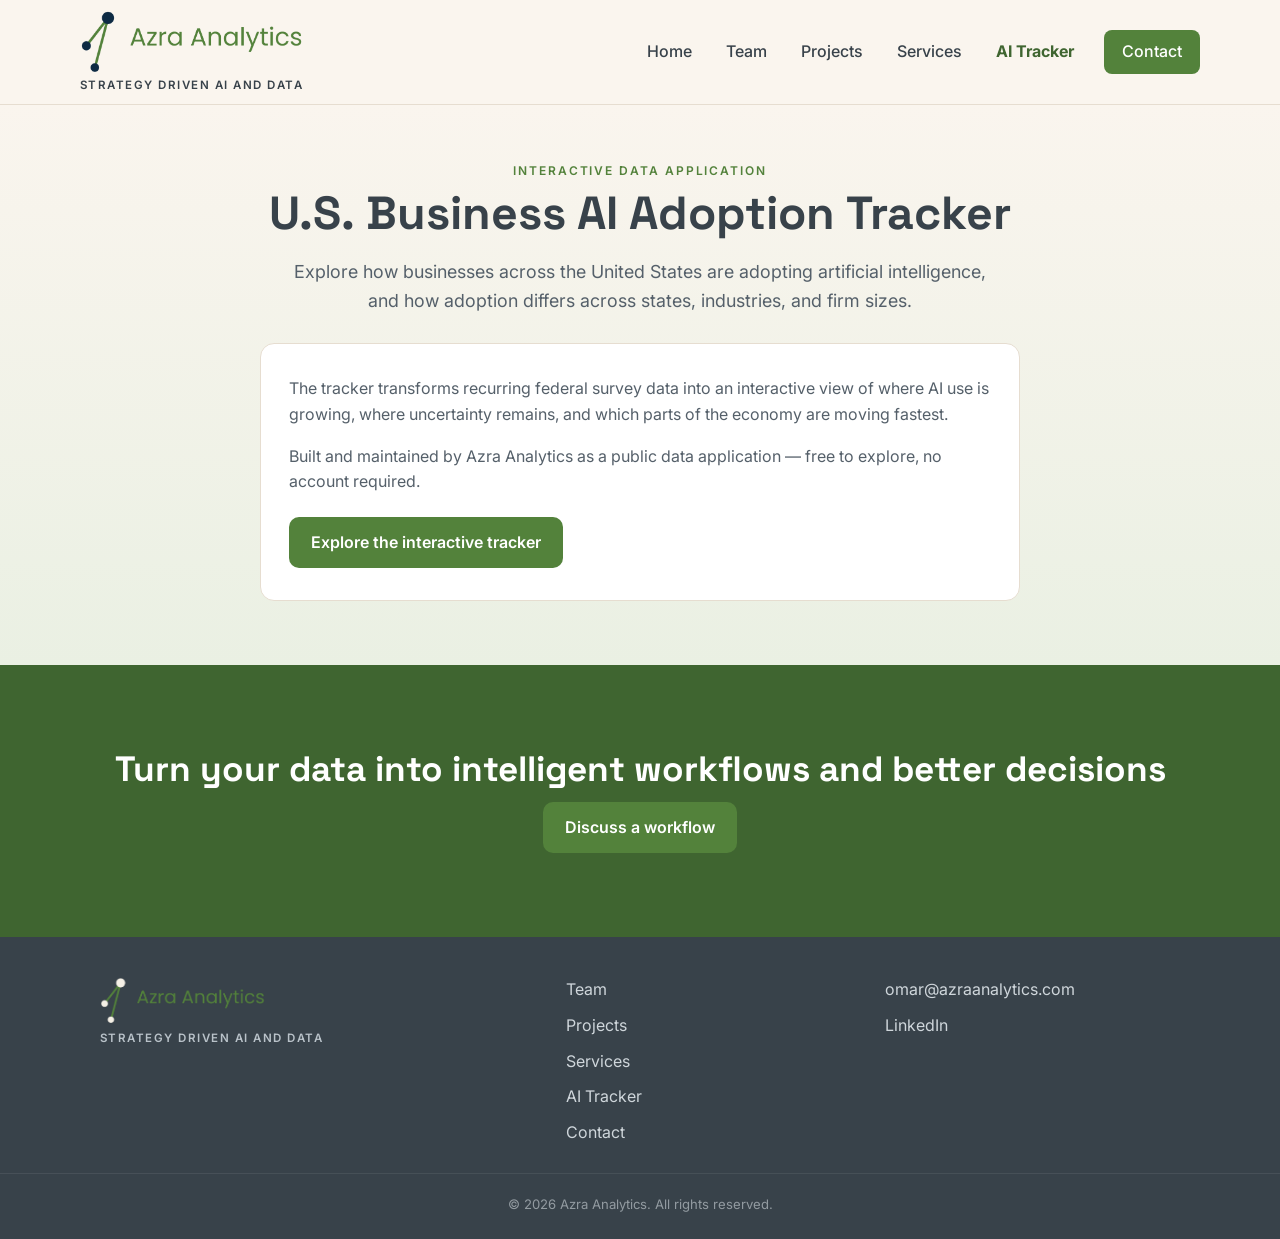
==== ai-adoption-tracker.html @ f0036898 "Rebuild as multi-page site, redesign logo, fix bio formatting - Replicate full live site structure: " ====
<!doctype html>
<html lang="en">
<head>
  <meta charset="utf-8" />
  <meta name="viewport" content="width=device-width, initial-scale=1" />
  <title>AI Adoption Tracker — Azra Analytics</title>
  <meta name="description" content="Explore how businesses across the United States are adopting artificial intelligence, and how adoption differs across states, industries, and firm sizes." />
  <link rel="preconnect" href="https://fonts.googleapis.com" />
  <link rel="preconnect" href="https://fonts.gstatic.com" crossorigin />
  <link href="https://fonts.googleapis.com/css2?family=Space+Grotesk:wght@500;600;700&family=Inter:wght@400;500;600&display=swap" rel="stylesheet" />
  <link rel="stylesheet" href="styles.css" />
</head>
<body>
  <!-- ===== Header ===== -->
  <header class="site-header">
    <div class="container header-inner">
      <a class="brand" href="index.html" aria-label="Azra Analytics home">
        <img class="brand-logo" src="images/logo.png" alt="Azra Analytics" />
        <span class="brand-tag">Strategy Driven AI and Data</span>
      </a>

      <button class="nav-toggle" aria-expanded="false" aria-controls="primary-nav" aria-label="Open menu">
        <span></span><span></span><span></span>
      </button>

      <nav class="primary-nav" id="primary-nav">
        <a href="index.html">Home</a>
        <a href="team.html">Team</a>
        <a href="projects.html">Projects</a>
        <a href="services.html">Services</a>
        <a href="ai-adoption-tracker.html" aria-current="page">AI Tracker</a>
        <a href="contact.html" class="nav-cta">Contact</a>
      </nav>
    </div>
  </header>

  <main>
    <!-- ===== Tracker hero ===== -->
    <section class="tracker-hero">
      <div class="container">
        <p class="eyebrow">Interactive data application</p>
        <h1>U.S. Business AI Adoption Tracker</h1>
        <p class="lead">Explore how businesses across the United States are adopting artificial intelligence, and how adoption differs across states, industries, and firm sizes.</p>

        <div class="tracker-panel">
          <p>The tracker transforms recurring federal survey data into an interactive view of where AI use is growing, where uncertainty remains, and which parts of the economy are moving fastest.</p>
          <p>Built and maintained by Azra Analytics as a public data application — free to explore, no account required.</p>
          <a class="btn btn-primary" href="https://ai-adoption-tracker.onrender.com/" target="_blank" rel="noopener">Explore the interactive tracker</a>
        </div>
      </div>
    </section>

    <!-- ===== Contact CTA ===== -->
    <section class="section section-cta">
      <div class="container contact-inner">
        <h2 class="section-title">Turn your data into intelligent workflows and better decisions</h2>
        <a class="btn btn-primary" href="contact.html">Discuss a workflow</a>
      </div>
    </section>
  </main>

  <!-- ===== Footer ===== -->
  <footer class="site-footer">
    <div class="container footer-inner">
      <div class="footer-brand">
        <img class="footer-logo" src="images/logo-light.png" alt="Azra Analytics" />
        <span class="brand-tag">Strategy Driven AI and Data</span>
      </div>
      <nav class="footer-links" aria-label="Footer">
        <a href="team.html">Team</a>
        <a href="projects.html">Projects</a>
        <a href="services.html">Services</a>
        <a href="ai-adoption-tracker.html">AI Tracker</a>
        <a href="contact.html">Contact</a>
      </nav>
      <div class="footer-contact">
        <a href="mailto:omar@azraanalytics.com">omar@azraanalytics.com</a>
        <a href="https://www.linkedin.com/company/azra-analytics" target="_blank" rel="noopener">LinkedIn</a>
      </div>
    </div>
    <p class="copyright">© 2026 Azra Analytics. All rights reserved.</p>
  </footer>

  <script>
    const toggle = document.querySelector('.nav-toggle');
    const nav = document.querySelector('.primary-nav');
    toggle.addEventListener('click', () => {
      const open = nav.classList.toggle('open');
      toggle.classList.toggle('open', open);
      toggle.setAttribute('aria-expanded', String(open));
    });
    nav.querySelectorAll('a').forEach(a =>
      a.addEventListener('click', () => {
        nav.classList.remove('open');
        toggle.classList.remove('open');
        toggle.setAttribute('aria-expanded', 'false');
      })
    );
  </script>
</body>
</html>
---- styles.css ----
/* ===== Design tokens ===== */
:root {
  --green:        #53823b;
  --green-deep:   #3f6530;
  --green-tint:   #eaf0e3;
  --cream:        #faf5ee;
  --cream-deep:   #f2e9dc;
  --slate:        #38424a;   /* headings */
  --body:         #55606a;   /* body text */
  --white:        #ffffff;
  --border:       #e6ddd0;
  --radius:       14px;
  --shadow:       0 6px 24px rgba(56, 66, 74, 0.08);
  --maxw:         1120px;
}

/* ===== Base ===== */
* { box-sizing: border-box; }
html { scroll-behavior: smooth; }
body {
  margin: 0;
  font-family: "Inter", system-ui, -apple-system, Segoe UI, Roboto, sans-serif;
  color: var(--body);
  background: var(--cream);
  line-height: 1.6;
  -webkit-font-smoothing: antialiased;
}
h1, h2, h3 {
  font-family: "Space Grotesk", "Inter", system-ui, sans-serif;
  color: var(--slate);
  line-height: 1.15;
  margin: 0 0 .5em;
}
p { margin: 0 0 1rem; }
a { color: var(--green-deep); text-decoration: none; }
img { max-width: 100%; display: block; }

.container {
  width: 100%;
  max-width: var(--maxw);
  margin: 0 auto;
  padding: 0 20px;
}

/* ===== Buttons ===== */
.btn {
  display: inline-block;
  padding: 13px 22px;
  border-radius: 10px;
  font-weight: 600;
  font-size: 1rem;
  cursor: pointer;
  transition: transform .12s ease, background .2s ease, box-shadow .2s ease;
}
.btn-primary { background: var(--green); color: #fff; }
.btn-primary:hover { background: var(--green-deep); transform: translateY(-1px); box-shadow: var(--shadow); }
.btn-ghost { color: var(--green-deep); border: 1.5px solid var(--green); background: transparent; }
.btn-ghost:hover { background: var(--green-tint); }

/* ===== Header ===== */
.site-header {
  position: sticky;
  top: 0;
  z-index: 50;
  background: rgba(250, 245, 238, 0.92);
  backdrop-filter: blur(8px);
  border-bottom: 1px solid var(--border);
}
.header-inner {
  display: flex;
  align-items: center;
  justify-content: space-between;
  min-height: 68px;
  padding: 10px 0;
}
.brand { display: flex; flex-direction: column; align-items: flex-start; gap: 4px; }
.brand-logo { height: 44px; width: auto; display: block; }
.brand-tag {
  font-family: "Inter", sans-serif;
  font-size: .62rem;
  font-weight: 600;
  letter-spacing: .13em;
  text-transform: uppercase;
  color: var(--slate);
}

/* Nav */
.primary-nav a {
  color: var(--slate);
  font-weight: 500;
  padding: 8px 4px;
}
.primary-nav a:hover { color: var(--green); }
.primary-nav a[aria-current="page"] { color: var(--green-deep); font-weight: 700; }
.nav-cta {
  background: var(--green);
  color: #fff !important;
  padding: 9px 18px !important;
  border-radius: 8px;
}
.nav-cta:hover { background: var(--green-deep); }

/* Hamburger */
.nav-toggle {
  display: none;
  flex-direction: column;
  gap: 5px;
  background: none;
  border: none;
  padding: 8px;
  cursor: pointer;
}
.nav-toggle span {
  width: 24px; height: 2px;
  background: var(--slate);
  transition: transform .2s ease, opacity .2s ease;
}
.nav-toggle.open span:nth-child(1) { transform: translateY(7px) rotate(45deg); }
.nav-toggle.open span:nth-child(2) { opacity: 0; }
.nav-toggle.open span:nth-child(3) { transform: translateY(-7px) rotate(-45deg); }

/* ===== Hero ===== */
.hero {
  background: linear-gradient(180deg, var(--cream) 0%, var(--green-tint) 100%);
  padding: 56px 0 64px;
}
.hero-inner {
  display: grid;
  grid-template-columns: 1fr;
  gap: 32px;
  align-items: center;
}
.hero h1 { font-size: clamp(2rem, 6vw, 3.2rem); }
.lead { font-size: 1.12rem; }
.hero-tagline {
  font-style: italic;
  color: var(--green-deep);
  font-weight: 500;
}
.hero-actions { display: flex; flex-wrap: wrap; gap: 12px; margin-top: 8px; }

/* Decorative network graphic (pure CSS, no image needed) */
.hero-visual { display: none; }
.network-graphic {
  aspect-ratio: 1 / 1;
  width: 100%;
  border-radius: 50%;
  background:
    radial-gradient(circle at 30% 30%, rgba(77,124,58,.18), transparent 45%),
    radial-gradient(circle at 70% 60%, rgba(77,124,58,.14), transparent 40%),
    repeating-radial-gradient(circle at center, transparent 0 18px, rgba(77,124,58,.10) 18px 19px);
}

/* ===== Sections ===== */
.section { padding: 64px 0; }
.section-alt { background: var(--cream-deep); }
.eyebrow {
  text-transform: uppercase;
  letter-spacing: .16em;
  font-size: .75rem;
  font-weight: 600;
  color: var(--green);
  margin-bottom: 6px;
}
.section-title { font-size: clamp(1.6rem, 4vw, 2.2rem); margin-bottom: 12px; }
.section-intro { max-width: 720px; font-size: 1.02rem; margin-bottom: 28px; }

/* ===== Grids & cards ===== */
.grid { display: grid; gap: 20px; grid-template-columns: 1fr; }
.card {
  background: var(--white);
  border: 1px solid var(--border);
  border-radius: var(--radius);
  padding: 26px 24px;
  transition: transform .15s ease, box-shadow .15s ease;
}
.card:hover { transform: translateY(-3px); box-shadow: var(--shadow); }
.card h3 { font-size: 1.18rem; }
.card p { margin: 0; }

/* Team */
.team-card {
  background: var(--white);
  border: 1px solid var(--border);
  border-radius: var(--radius);
  padding: 28px 24px;
  text-align: center;
}
.avatar-photo {
  width: 88px; height: 88px;
  margin: 0 auto 14px;
  border-radius: 50%;
  object-fit: cover;
  background: var(--green-tint);
}
.team-card h3 { font-size: 1.15rem; margin-bottom: 2px; }
.role { color: var(--green); font-weight: 600; font-size: .9rem; margin-bottom: 10px; }
.expertise {
  font-size: .82rem;
  font-weight: 600;
  color: var(--slate);
  padding-bottom: 12px;
  margin-bottom: 12px;
  border-bottom: 1px solid var(--border);
}

/* ===== About / mission statement ===== */
.about-statement {
  font-family: "Space Grotesk", sans-serif;
  font-size: clamp(1.3rem, 3vw, 1.7rem);
  color: var(--slate);
  max-width: 780px;
}

/* ===== Numbered service list (services page) ===== */
.service-row {
  display: grid;
  grid-template-columns: auto 1fr;
  gap: 18px;
  padding: 28px 0;
  border-top: 1px solid var(--border);
}
.service-row:last-child { border-bottom: 1px solid var(--border); }
.service-num {
  font-family: "Space Grotesk", sans-serif;
  font-weight: 700;
  font-size: 1.6rem;
  color: var(--green);
}
.service-row h3 { margin-bottom: 8px; }
.deliverables {
  margin: 12px 0 0;
  padding-left: 20px;
  font-size: .95rem;
}
.deliverables li { margin-bottom: 4px; }

/* ===== Page intro (non-hero pages) ===== */
.page-intro {
  background: linear-gradient(180deg, var(--cream) 0%, var(--green-tint) 100%);
  padding: 48px 0 56px;
}
.page-intro h1 { font-size: clamp(1.9rem, 5vw, 2.8rem); }
.page-intro .lead { max-width: 700px; }

/* ===== Contact form ===== */
.contact-layout {
  display: grid;
  grid-template-columns: 1fr;
  gap: 40px;
}
.contact-form {
  display: grid;
  grid-template-columns: 1fr;
  gap: 16px;
  background: var(--white);
  border: 1px solid var(--border);
  border-radius: var(--radius);
  padding: 28px;
}
.form-row { display: grid; grid-template-columns: 1fr; gap: 16px; }
.field { display: flex; flex-direction: column; gap: 6px; }
.field label { font-size: .88rem; font-weight: 600; color: var(--slate); }
.field input, .field textarea {
  font: inherit;
  padding: 11px 13px;
  border: 1.5px solid var(--border);
  border-radius: 8px;
  background: var(--cream);
  color: var(--slate);
}
.field input:focus, .field textarea:focus {
  outline: none;
  border-color: var(--green);
  background: var(--white);
}
.field textarea { resize: vertical; min-height: 120px; }
.form-note { font-size: .85rem; color: var(--body); }
.contact-meta h3 { font-size: 1.1rem; margin-bottom: 6px; }
.contact-meta .meta-block { margin-bottom: 26px; }

/* ===== AI Adoption Tracker page ===== */
.tracker-hero {
  background: linear-gradient(180deg, var(--cream) 0%, var(--green-tint) 100%);
  padding: 56px 0 64px;
  text-align: center;
}
.tracker-hero .eyebrow { justify-content: center; }
.tracker-hero h1 { font-size: clamp(2rem, 5vw, 2.9rem); max-width: 820px; margin: 0 auto 18px; }
.tracker-hero .lead { max-width: 700px; margin: 0 auto 28px; }
.tracker-panel {
  max-width: 760px;
  margin: 0 auto;
  background: var(--white);
  border: 1px solid var(--border);
  border-radius: var(--radius);
  padding: 32px 28px;
  text-align: left;
}
.tracker-panel p:last-of-type { margin-bottom: 22px; }

/* ===== Contact CTA ===== */
.section-cta {
  background: var(--green-deep);
  text-align: center;
}
.section-cta .section-title,
.section-cta .lead { color: #fff; }
.section-cta .lead { opacity: .9; max-width: 620px; margin: 0 auto 24px; }
.contact-inner { display: flex; flex-direction: column; align-items: center; }

/* ===== Footer ===== */
.site-footer {
  background: var(--slate);
  color: #cfd6db;
  padding: 40px 0 24px;
}
.footer-inner {
  display: grid;
  grid-template-columns: 1fr;
  gap: 24px;
}
.footer-logo { height: 36px; width: auto; display: block; }
.footer-brand { display: flex; flex-direction: column; align-items: flex-start; gap: 6px; }
.footer-brand .brand-tag { color: #b9c2c9; }
.footer-links { display: flex; flex-direction: column; gap: 10px; }
.footer-links a, .footer-contact a { color: #cfd6db; }
.footer-links a:hover, .footer-contact a:hover { color: #fff; }
.footer-contact { display: flex; flex-direction: column; gap: 10px; }
.copyright {
  text-align: center;
  font-size: .82rem;
  opacity: .6;
  margin: 28px 0 0;
  padding-top: 20px;
  border-top: 1px solid rgba(255,255,255,.12);
}

/* ===== Tablet ===== */
@media (min-width: 640px) {
  .grid-2 { grid-template-columns: repeat(2, 1fr); }
  .grid-3 { grid-template-columns: repeat(2, 1fr); }
  .grid-4 { grid-template-columns: repeat(2, 1fr); }
  .footer-inner { grid-template-columns: 1.5fr 1fr 1fr; }
  .footer-links { flex-direction: column; }
  .brand-logo { height: 54px; }
  .footer-logo { height: 42px; }
  .brand-tag { font-size: .68rem; }
  .form-row { grid-template-columns: 1fr 1fr; }
}

/* ===== Desktop ===== */
@media (min-width: 900px) {
  .nav-toggle { display: none; }
  .primary-nav {
    display: flex;
    align-items: center;
    gap: 26px;
  }
  .hero { padding: 80px 0 90px; }
  .hero-inner { grid-template-columns: 1.15fr .85fr; gap: 48px; }
  .hero-visual { display: block; }
  .grid-3 { grid-template-columns: repeat(3, 1fr); }
  .grid-4 { grid-template-columns: repeat(4, 1fr); }
  .section { padding: 84px 0; }
  .brand-logo { height: 62px; }
  .footer-logo { height: 46px; }
  .brand-tag { font-size: .72rem; }
  .contact-layout { grid-template-columns: 1.3fr .9fr; }
}

/* ===== Mobile nav (below 900px) ===== */
@media (max-width: 899px) {
  .nav-toggle { display: flex; }
  .primary-nav {
    position: absolute;
    top: 68px; left: 0; right: 0;
    background: var(--cream);
    border-bottom: 1px solid var(--border);
    flex-direction: column;
    align-items: stretch;
    gap: 0;
    padding: 8px 20px 16px;
    display: none;
    box-shadow: var(--shadow);
  }
  .primary-nav.open { display: flex; }
  .primary-nav a {
    padding: 14px 4px;
    border-bottom: 1px solid var(--border);
    font-size: 1.05rem;
  }
  .nav-cta { text-align: center; margin-top: 10px; border-bottom: none !important; }
}
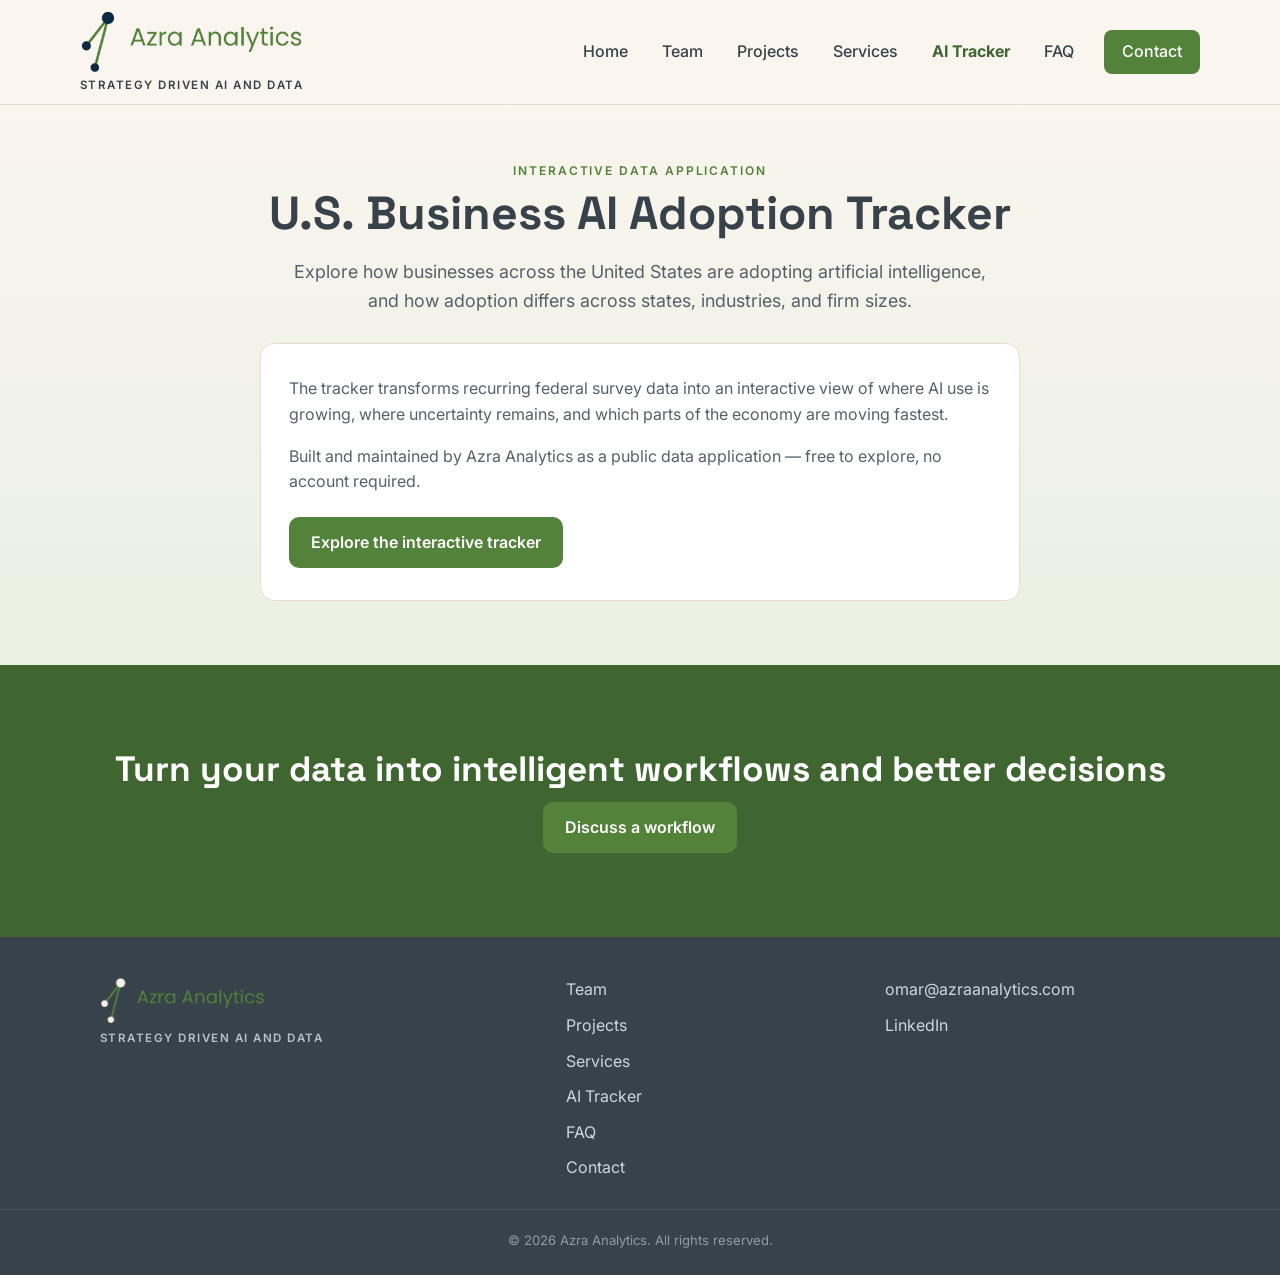
==== commit 17b2e9f1: "Add agent-discoverability layer (Phase 0 of agent-native roadmap) - llms.txt / llms-full.txt for LLM" ====
--- a/ai-adoption-tracker.html
+++ b/ai-adoption-tracker.html
@@ -9,6 +9,35 @@
   <link rel="preconnect" href="https://fonts.gstatic.com" crossorigin />
   <link href="https://fonts.googleapis.com/css2?family=Space+Grotesk:wght@500;600;700&family=Inter:wght@400;500;600&display=swap" rel="stylesheet" />
   <link rel="stylesheet" href="styles.css" />
+  <script type="application/ld+json">
+  {
+    "@context": "https://schema.org",
+    "@graph": [
+      {
+        "@type": "ProfessionalService",
+        "@id": "https://www.azraanalytics.com/#org",
+        "name": "Azra Analytics",
+        "url": "https://www.azraanalytics.com/",
+        "email": "omar@azraanalytics.com",
+        "slogan": "Strategy Driven AI and Data",
+        "description": "Strategy-driven data and AI development firm connecting business strategy, workflow design, data engineering, machine learning, and AI application development.",
+        "areaServed": "Worldwide",
+        "address": { "@type": "PostalAddress", "addressRegion": "MI", "addressCountry": "US" },
+        "sameAs": ["https://www.linkedin.com/company/azra-analytics"]
+      },
+      {
+        "@type": "WebApplication",
+        "name": "U.S. Business AI Adoption Tracker",
+        "url": "https://ai-adoption-tracker.onrender.com/",
+        "applicationCategory": "BusinessApplication",
+        "operatingSystem": "Web",
+        "offers": { "@type": "Offer", "price": "0", "priceCurrency": "USD" },
+        "creator": { "@id": "https://www.azraanalytics.com/#org" },
+        "description": "A free public data application that transforms recurring U.S. federal survey data into an interactive view of how businesses are adopting AI across states, industries, and firm sizes. No account required."
+      }
+    ]
+  }
+  </script>
 </head>
 <body>
   <!-- ===== Header ===== -->
@@ -29,6 +58,7 @@
         <a href="projects.html">Projects</a>
         <a href="services.html">Services</a>
         <a href="ai-adoption-tracker.html" aria-current="page">AI Tracker</a>
+        <a href="faq.html">FAQ</a>
         <a href="contact.html" class="nav-cta">Contact</a>
       </nav>
     </div>
@@ -71,6 +101,7 @@
         <a href="projects.html">Projects</a>
         <a href="services.html">Services</a>
         <a href="ai-adoption-tracker.html">AI Tracker</a>
+        <a href="faq.html">FAQ</a>
         <a href="contact.html">Contact</a>
       </nav>
       <div class="footer-contact">
--- a/styles.css
+++ b/styles.css
@@ -234,6 +234,17 @@
   font-size: .95rem;
 }
 .deliverables li { margin-bottom: 4px; }
+
+/* ===== FAQ list (faq page) ===== */
+.faq-item {
+  padding: 26px 0;
+  border-top: 1px solid var(--border);
+  max-width: 760px;
+}
+.faq-item:last-child { border-bottom: 1px solid var(--border); }
+.faq-item h2 { font-size: 1.16rem; margin-bottom: 10px; }
+.faq-item p { font-size: .98rem; }
+.faq-item p:last-child { margin-bottom: 0; }
 
 /* ===== Page intro (non-hero pages) ===== */
 .page-intro {
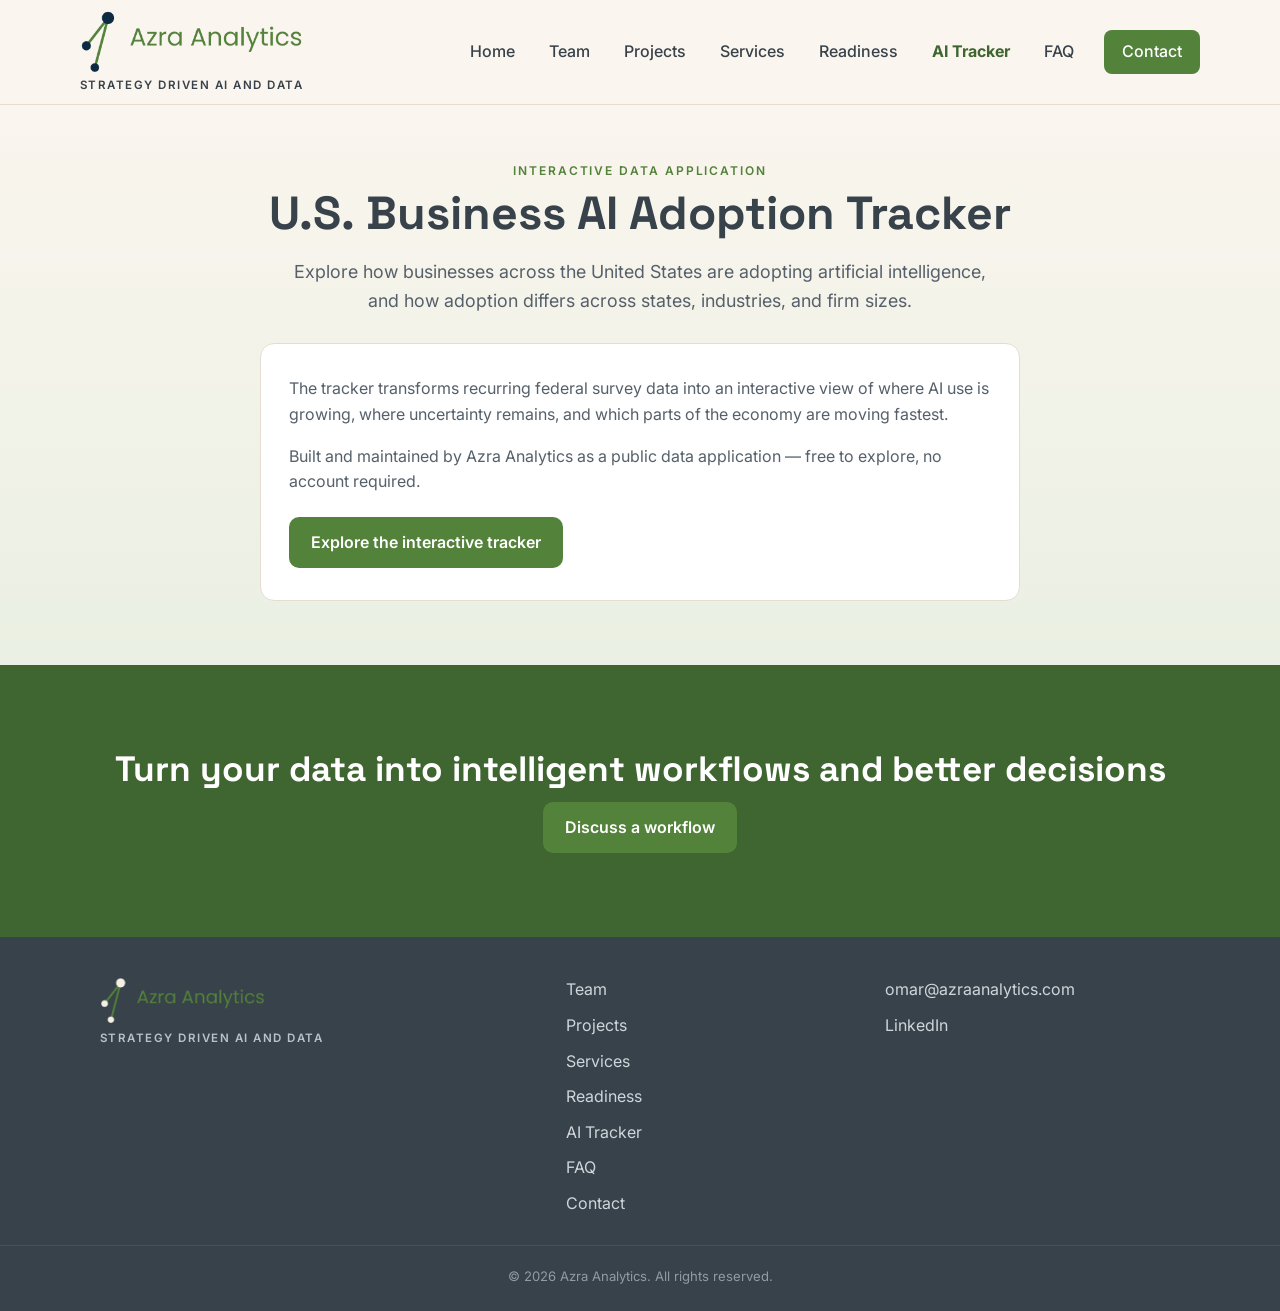
==== commit fd276147: "Wire the readiness assessment into nav, discovery layer, and docs Nav and footer on all seven existi" ====
--- a/ai-adoption-tracker.html
+++ b/ai-adoption-tracker.html
@@ -57,6 +57,7 @@
         <a href="team.html">Team</a>
         <a href="projects.html">Projects</a>
         <a href="services.html">Services</a>
+        <a href="readiness.html">Readiness</a>
         <a href="ai-adoption-tracker.html" aria-current="page">AI Tracker</a>
         <a href="faq.html">FAQ</a>
         <a href="contact.html" class="nav-cta">Contact</a>
@@ -100,6 +101,7 @@
         <a href="team.html">Team</a>
         <a href="projects.html">Projects</a>
         <a href="services.html">Services</a>
+        <a href="readiness.html">Readiness</a>
         <a href="ai-adoption-tracker.html">AI Tracker</a>
         <a href="faq.html">FAQ</a>
         <a href="contact.html">Contact</a>
--- a/styles.css
+++ b/styles.css
@@ -246,6 +246,202 @@
 .faq-item p { font-size: .98rem; }
 .faq-item p:last-child { margin-bottom: 0; }
 
+/* ===== Readiness assessment (readiness.html) ===== */
+[hidden] { display: none !important; }
+
+.assess-wrap { max-width: 760px; margin: 0 auto; }
+.assess-panel {
+  background: var(--white);
+  border: 1px solid var(--border);
+  border-radius: var(--radius);
+  padding: 28px 24px;
+}
+.assess-panel h2 { font-size: 1.3rem; }
+.assess-facts { margin: 0 0 22px; padding-left: 20px; font-size: .96rem; }
+.assess-facts li { margin-bottom: 6px; }
+.assess-note { font-size: .85rem; color: var(--body); margin: 14px 0 0; }
+
+/* Progress */
+.assess-progress-head {
+  display: flex;
+  justify-content: space-between;
+  align-items: baseline;
+  gap: 12px;
+  font-size: .82rem;
+  font-weight: 600;
+  color: var(--slate);
+  margin-bottom: 8px;
+}
+.assess-progress-head .assess-dim { color: var(--green); text-transform: uppercase; letter-spacing: .1em; }
+.assess-bar {
+  height: 6px;
+  border-radius: 999px;
+  background: var(--cream-deep);
+  overflow: hidden;
+  margin-bottom: 24px;
+}
+.assess-bar span {
+  display: block;
+  height: 100%;
+  width: 0;
+  background: var(--green);
+  border-radius: 999px;
+  transition: width .25s ease;
+}
+
+/* Question */
+.assess-question { border: 0; padding: 0; margin: 0; }
+.assess-question legend {
+  font-family: "Space Grotesk", "Inter", system-ui, sans-serif;
+  color: var(--slate);
+  font-size: 1.22rem;
+  line-height: 1.25;
+  font-weight: 600;
+  padding: 0;
+  margin-bottom: 18px;
+}
+.assess-option {
+  display: flex;
+  gap: 12px;
+  align-items: flex-start;
+  padding: 14px 16px;
+  margin-bottom: 10px;
+  border: 1.5px solid var(--border);
+  border-radius: 10px;
+  background: var(--cream);
+  cursor: pointer;
+  font-size: .98rem;
+  transition: border-color .15s ease, background .15s ease;
+}
+.assess-option:hover { border-color: var(--green); background: var(--white); }
+.assess-option input { margin: 4px 0 0; accent-color: var(--green); flex: none; }
+.assess-option input:focus-visible { outline: 2px solid var(--green-deep); outline-offset: 3px; }
+.assess-option.is-selected { border-color: var(--green); background: var(--green-tint); }
+.assess-nav { display: flex; gap: 12px; margin-top: 18px; }
+.assess-back {
+  background: none;
+  border: none;
+  font: inherit;
+  color: var(--green-deep);
+  font-weight: 600;
+  cursor: pointer;
+  padding: 8px 0;
+}
+.assess-back[disabled] { opacity: .35; cursor: default; }
+
+/* Results — score header */
+.assess-score-head {
+  display: grid;
+  grid-template-columns: 1fr;
+  gap: 20px;
+  align-items: center;
+  justify-items: center;
+  text-align: center;
+  margin-bottom: 28px;
+}
+.assess-ring { width: 132px; height: 132px; flex: none; }
+.assess-ring-track { fill: none; stroke: var(--cream-deep); stroke-width: 12; }
+.assess-ring-value {
+  fill: none;
+  stroke: var(--green);
+  stroke-width: 12;
+  stroke-linecap: round;
+  transform: rotate(-90deg);
+  transform-origin: 50% 50%;
+}
+.assess-ring-num {
+  font-family: "Space Grotesk", sans-serif;
+  font-size: 30px;
+  font-weight: 700;
+  fill: var(--slate);
+}
+.assess-band { font-size: 1.5rem; margin-bottom: 6px; }
+.assess-score-head p { margin: 0; }
+
+/* Radar */
+.assess-radar { width: 100%; max-width: 420px; margin: 0 auto 8px; display: block; }
+.radar-grid { fill: none; stroke: var(--border); stroke-width: 1; }
+.radar-axis { stroke: var(--border); stroke-width: 1; }
+.radar-area { fill: rgba(83, 130, 59, .22); stroke: var(--green); stroke-width: 2; stroke-linejoin: round; }
+.radar-dot { fill: var(--green-deep); }
+.radar-label {
+  font-family: "Inter", sans-serif;
+  font-size: 12px;
+  font-weight: 600;
+  fill: var(--slate);
+}
+.radar-label tspan.radar-score { fill: var(--green); }
+
+/* Dimension bars */
+.assess-dims { margin: 0 0 8px; padding: 0; list-style: none; }
+.assess-dim-row { padding: 18px 0; border-top: 1px solid var(--border); }
+.assess-dim-row:last-child { border-bottom: 1px solid var(--border); }
+.assess-dim-head {
+  display: flex;
+  justify-content: space-between;
+  align-items: baseline;
+  gap: 12px;
+  margin-bottom: 8px;
+}
+.assess-dim-head h3 { font-size: 1.05rem; margin: 0; }
+.assess-dim-head b {
+  font-family: "Space Grotesk", sans-serif;
+  color: var(--green);
+  font-size: 1.05rem;
+}
+.assess-dim-track {
+  height: 8px;
+  border-radius: 999px;
+  background: var(--cream-deep);
+  overflow: hidden;
+  margin-bottom: 10px;
+}
+.assess-dim-track span { display: block; height: 100%; background: var(--green); border-radius: 999px; }
+.assess-dim-row p { margin: 0; font-size: .95rem; }
+
+/* Moves */
+.assess-move {
+  background: var(--white);
+  border: 1px solid var(--border);
+  border-left: 4px solid var(--green);
+  border-radius: 10px;
+  padding: 20px 22px;
+  margin-bottom: 14px;
+}
+.assess-move h3 { font-size: 1.08rem; margin-bottom: 8px; }
+.assess-move p { font-size: .96rem; }
+.assess-move p:last-child { margin-bottom: 0; }
+.assess-move .assess-service {
+  font-size: .78rem;
+  font-weight: 600;
+  text-transform: uppercase;
+  letter-spacing: .1em;
+  color: var(--green);
+}
+
+/* Result actions */
+.assess-actions { display: flex; flex-wrap: wrap; gap: 12px; margin: 24px 0 8px; }
+.assess-send {
+  background: var(--white);
+  border: 1px solid var(--border);
+  border-radius: var(--radius);
+  padding: 24px 22px;
+  margin-top: 28px;
+}
+.assess-send h3 { font-size: 1.1rem; }
+.assess-send .form-row { margin-bottom: 16px; }
+.assess-status { font-size: .88rem; font-weight: 600; color: var(--green-deep); min-height: 1.2em; }
+
+/* ===== Print: results as a clean one-pager ===== */
+@media print {
+  .site-header, .site-footer, .assess-actions, .assess-send,
+  .assess-restart, .section-cta, .page-intro { display: none !important; }
+  body { background: #fff; }
+  .section { padding: 0; }
+  .assess-panel, .assess-move { border: 1px solid #ccc; box-shadow: none; }
+  .assess-move { break-inside: avoid; }
+}
+
 /* ===== Page intro (non-hero pages) ===== */
 .page-intro {
   background: linear-gradient(180deg, var(--cream) 0%, var(--green-tint) 100%);
@@ -358,16 +554,30 @@
   .footer-logo { height: 42px; }
   .brand-tag { font-size: .68rem; }
   .form-row { grid-template-columns: 1fr 1fr; }
+  .assess-score-head {
+    grid-template-columns: auto 1fr;
+    justify-items: start;
+    text-align: left;
+    gap: 28px;
+  }
 }
 
 /* ===== Desktop ===== */
-@media (min-width: 900px) {
+/* Nav switches to the horizontal bar at 1000px, not 900px: with eight items the row
+   overflows a 900px viewport. Gap widens again once there is room for it. */
+@media (min-width: 1000px) {
   .nav-toggle { display: none; }
   .primary-nav {
     display: flex;
     align-items: center;
-    gap: 26px;
+    gap: 20px;
   }
+}
+@media (min-width: 1120px) {
+  .primary-nav { gap: 26px; }
+}
+
+@media (min-width: 900px) {
   .hero { padding: 80px 0 90px; }
   .hero-inner { grid-template-columns: 1.15fr .85fr; gap: 48px; }
   .hero-visual { display: block; }
@@ -380,8 +590,8 @@
   .contact-layout { grid-template-columns: 1.3fr .9fr; }
 }
 
-/* ===== Mobile nav (below 900px) ===== */
-@media (max-width: 899px) {
+/* ===== Mobile nav (below 1000px) ===== */
+@media (max-width: 999px) {
   .nav-toggle { display: flex; }
   .primary-nav {
     position: absolute;
